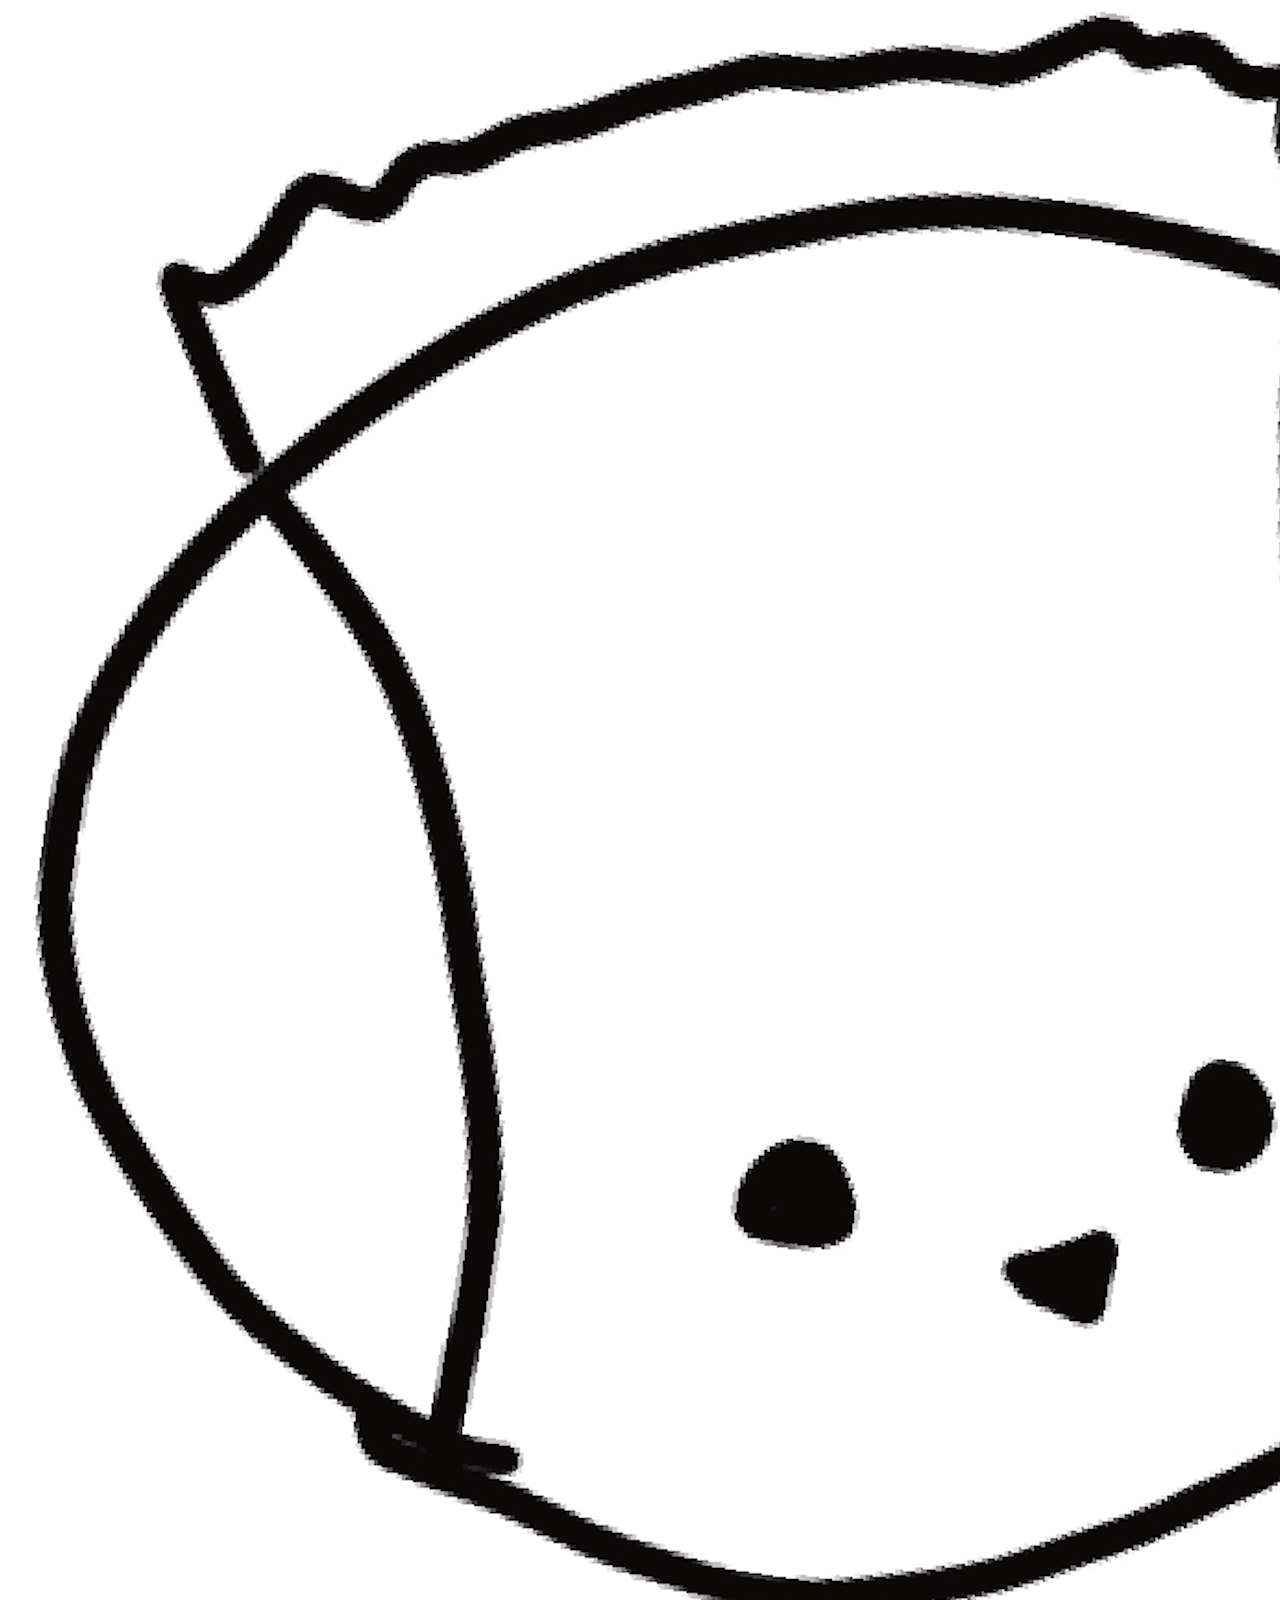
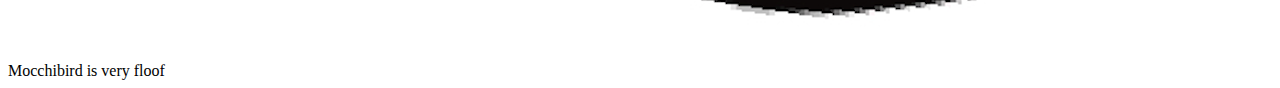
==== index.html @ d2c5167a "adjusted mocchibird" ====
<!DOCTYPE html>
<html lang="en">
<head>
    <meta charset="UTF-8">
    <meta name="viewport" content="width=device-width, initial-scale=1.0">
    <title>Profile Page</title>
    <link rel="stylesheet" href="style.css">
</head>
<body>
    <img src="images/mocchibird.png" alt="Profile Picture" class="profile-pic">
    <div class="content">Mocchibird is very floof</div>
</body>
</html>
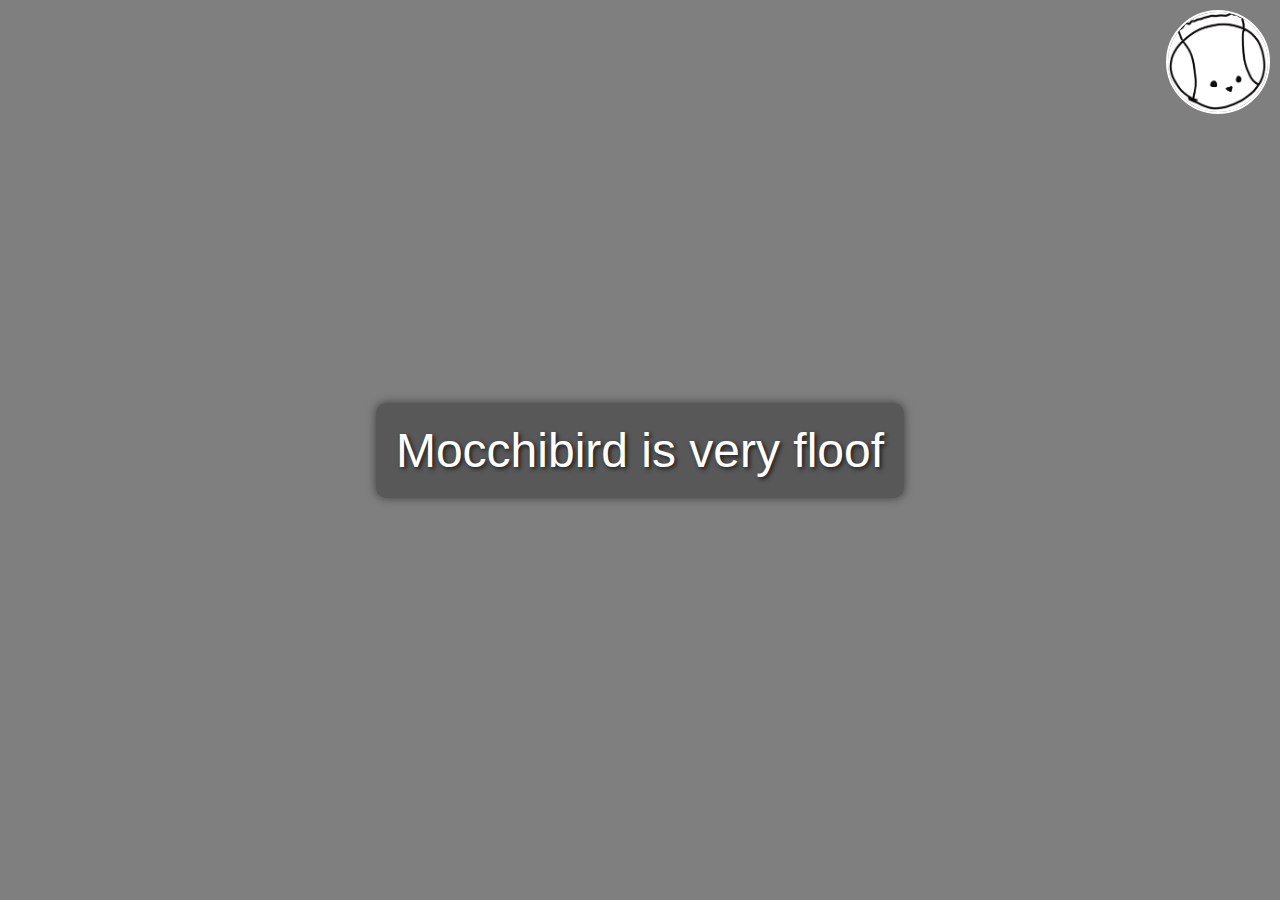
==== commit 8113556b: "Added Favicon" ====
--- a/index.html
+++ b/index.html
@@ -5,9 +5,11 @@
     <meta name="viewport" content="width=device-width, initial-scale=1.0">
     <title>Profile Page</title>
     <link rel="stylesheet" href="style.css">
+    <!-- Favicon -->
+    <link rel="icon" href="images/mocchibird.png" type="image/png">
 </head>
 <body>
     <img src="images/mocchibird.png" alt="Profile Picture" class="profile-pic">
     <div class="content">Mocchibird is very floof</div>
 </body>
-</html>+</html>
--- a/style.css
+++ b/style.css
@@ -0,0 +1,36 @@
+body {
+    background-image: url('images/euli.jpeg');
+    background-size: cover;
+    background-repeat: no-repeat;
+    background-position: center;
+    color: white;
+    text-align: center;
+    display: flex;
+    justify-content: center;
+    align-items: center;
+    height: 100vh;
+    margin: 0;
+    font-family: Arial, sans-serif;
+    position: relative;
+    background-color: rgba(0, 0, 0, 0.5);
+    background-blend-mode: darken;
+}
+
+.profile-pic {
+    position: absolute;
+    top: 10px;
+    right: 10px;
+    width: 100px;
+    height: 100px;
+    border-radius: 50%;
+    border: 2px solid white;
+}
+
+.content {
+    font-size: 3em;
+    text-shadow: 2px 2px 4px rgba(0, 0, 0, 0.7);
+    padding: 20px;
+    background: rgba(0, 0, 0, 0.3);
+    border-radius: 10px;
+    box-shadow: 0 0 10px rgba(0, 0, 0, 0.5);
+}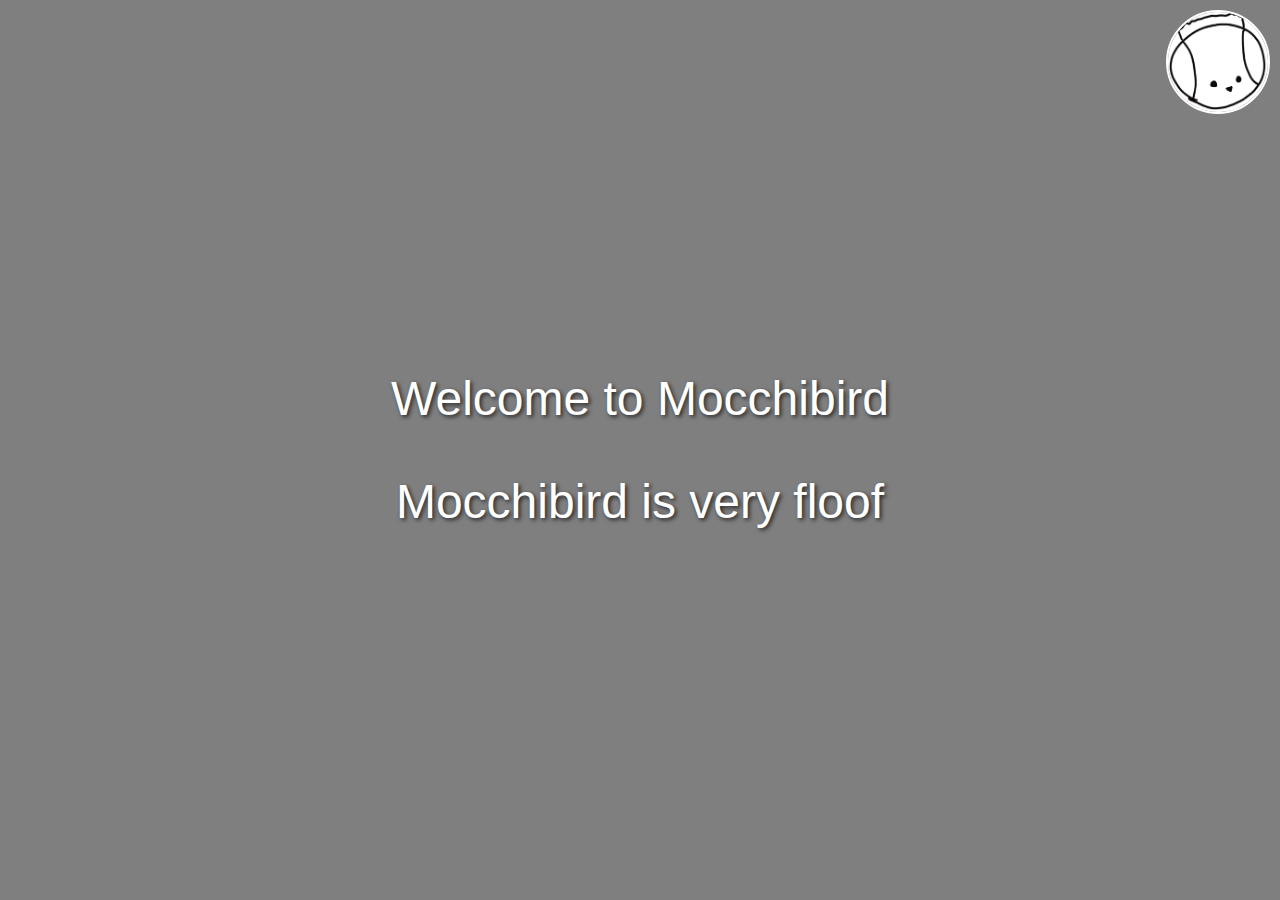
==== commit f60bfbd2: "add rudimentary profile page" ====
--- a/index.html
+++ b/index.html
@@ -3,13 +3,19 @@
 <head>
     <meta charset="UTF-8">
     <meta name="viewport" content="width=device-width, initial-scale=1.0">
-    <title>Profile Page</title>
+    <title>Home - Mocchibird</title>
     <link rel="stylesheet" href="style.css">
     <!-- Favicon -->
     <link rel="icon" href="images/mocchibird.png" type="image/png">
 </head>
 <body>
-    <img src="images/mocchibird.png" alt="Profile Picture" class="profile-pic">
-    <div class="content">Mocchibird is very floof</div>
+    <a href="pages/profile.html">
+        <img src="images/mocchibird.png" alt="Profile Picture" class="profile-pic">
+    </a>
+    <div class="content">
+        <p>Welcome to Mocchibird</p>
+        <p></p>
+        <p>Mocchibird is very floof</p>
+    </div>
 </body>
 </html>
--- a/style.css
+++ b/style.css
@@ -24,13 +24,14 @@
     height: 100px;
     border-radius: 50%;
     border: 2px solid white;
+    transition: transform 0.3 ease;
+}
+
+.profile-pic:hover {
+    transform: scale(1.1);
 }
 
 .content {
     font-size: 3em;
     text-shadow: 2px 2px 4px rgba(0, 0, 0, 0.7);
-    padding: 20px;
-    background: rgba(0, 0, 0, 0.3);
-    border-radius: 10px;
-    box-shadow: 0 0 10px rgba(0, 0, 0, 0.5);
 }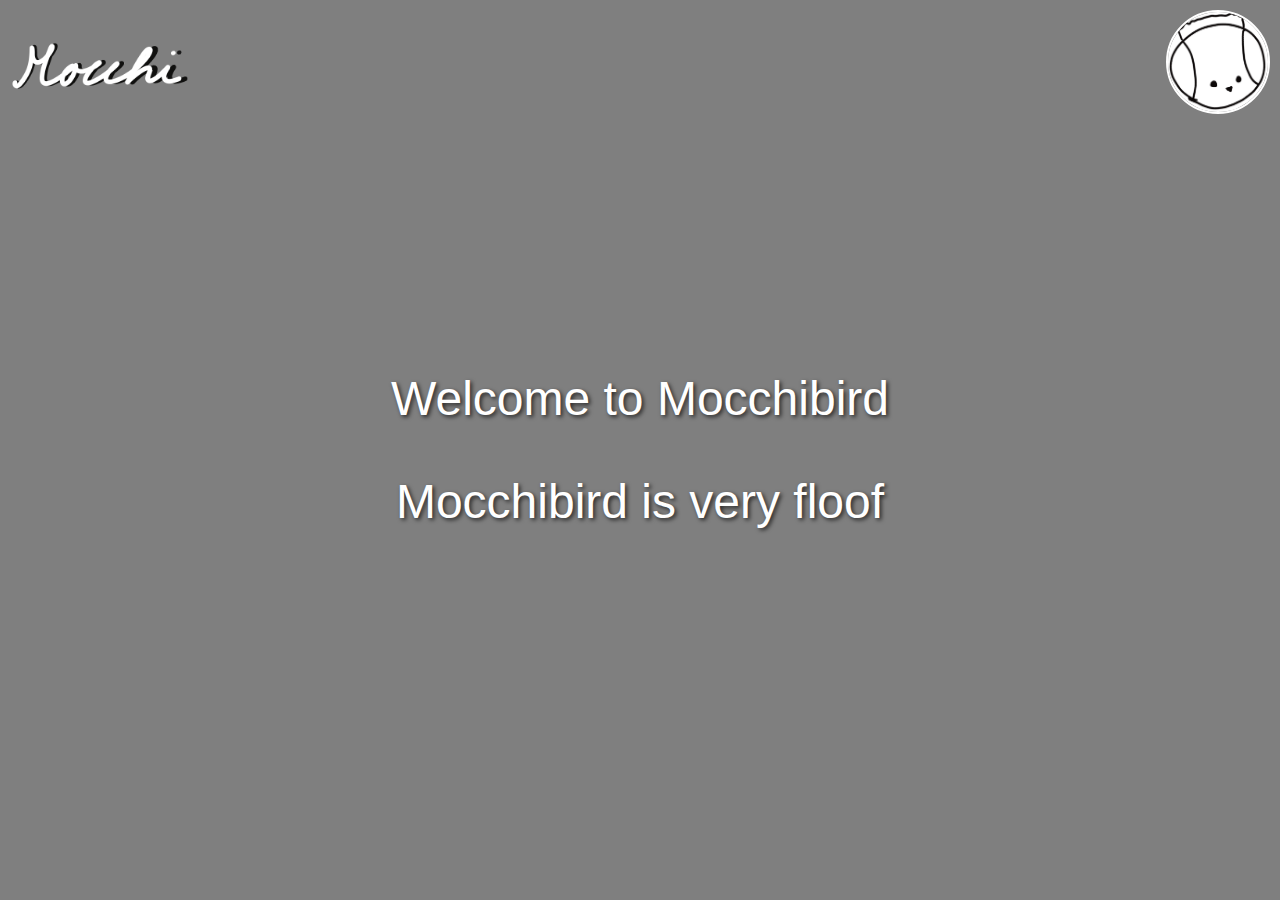
==== commit 4c9502bc: "added a profile page" ====
--- a/index.html
+++ b/index.html
@@ -9,6 +9,9 @@
     <link rel="icon" href="images/mocchibird.png" type="image/png">
 </head>
 <body>
+    <a href="index.html">
+        <img src="images/mocchibird_logo.png" alt="Page Logo" class="top-left-pic small-logo">
+    </a>
     <a href="pages/profile.html">
         <img src="images/mocchibird.png" alt="Profile Picture" class="profile-pic">
     </a>
--- a/style.css
+++ b/style.css
@@ -14,6 +14,35 @@
     position: relative;
     background-color: rgba(0, 0, 0, 0.5);
     background-blend-mode: darken;
+}
+
+/* Base style for the logo */
+.small-logo {
+    max-width: 500px;  /* Maximum width for larger screens */
+    max-height: 200px; /* Maximum height for larger screens */
+    width: auto;       /* Make the logo responsive */
+    height: auto;      /* Maintain aspect ratio */
+    position: absolute;
+    top: 0;
+    left: 0;
+    margin: 10px; /* Optional: Add some margin for spacing */
+}
+
+/* Media query for screens smaller than 768px (tablets and phones) */
+@media (max-width: 768px) {
+    .small-logo {
+        max-width: 70%; /* Scale down for smaller devices */
+        max-height: 150px;
+    }
+}
+
+/* Media query for screens smaller than 480px (phones) */
+@media (max-width: 480px) {
+    .small-logo {
+        max-width: 90%; /* Further scale down for very small devices */
+        max-height: 100px;
+        margin: 5px; /* Adjust margin for smaller screens */
+    }
 }
 
 .profile-pic {
@@ -34,4 +63,5 @@
 .content {
     font-size: 3em;
     text-shadow: 2px 2px 4px rgba(0, 0, 0, 0.7);
-}+}
+
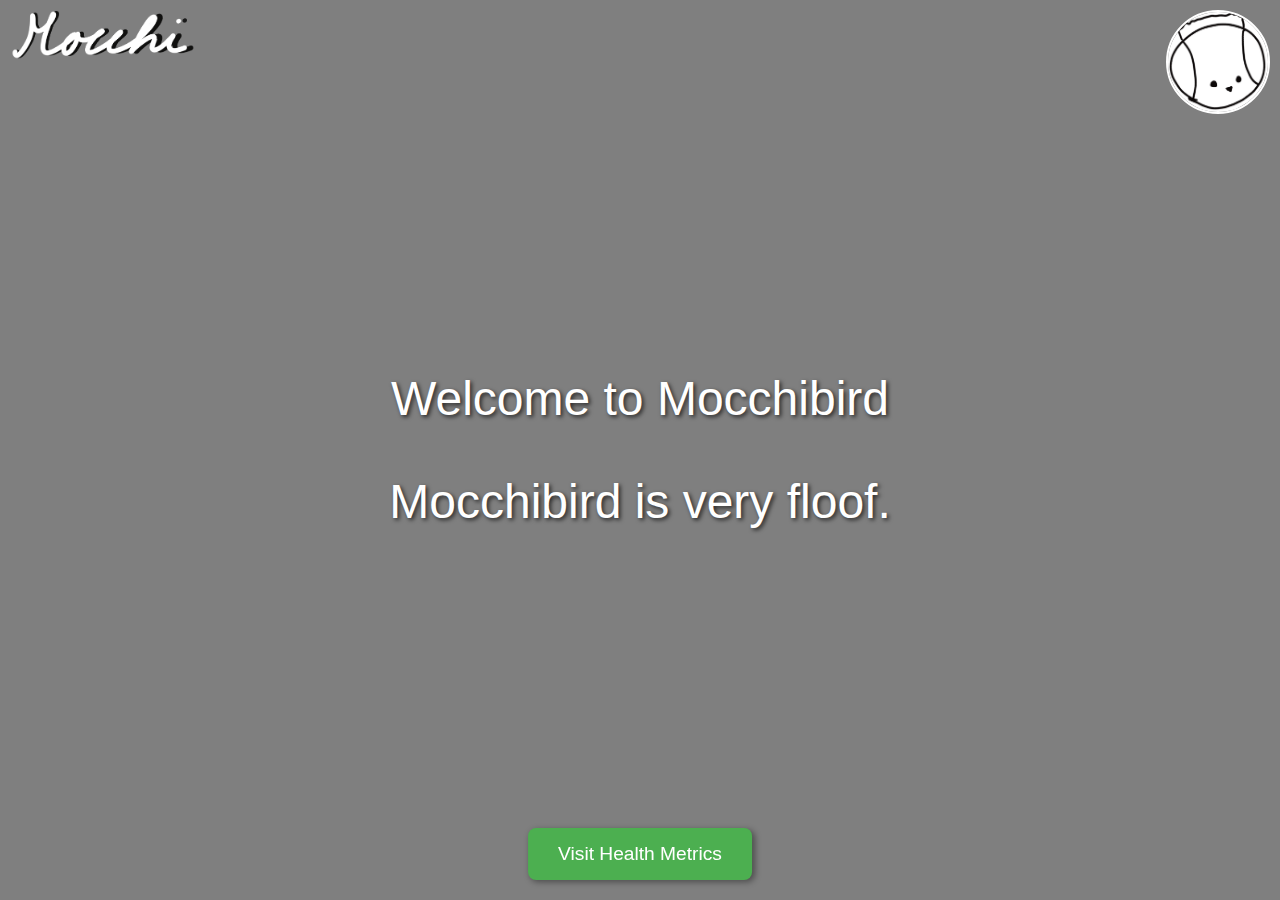
==== commit d90cbefc: "added link to health metrics" ====
--- a/index.html
+++ b/index.html
@@ -7,18 +7,19 @@
     <link rel="stylesheet" href="style.css">
     <!-- Favicon -->
     <link rel="icon" href="images/mocchibird.png" type="image/png">
+    <meta name="description" content="Welcome to Mocchibird.">
 </head>
 <body>
     <a href="index.html">
-        <img src="images/mocchibird_logo.png" alt="Page Logo" class="top-left-pic small-logo">
+        <img src="images/mocchibird_logo.png" alt="Mocchibird Homepage Logo" class="top-left-pic small-logo">
     </a>
     <a href="pages/profile.html">
-        <img src="images/mocchibird.png" alt="Profile Picture" class="profile-pic">
+        <img src="images/mocchibird.png" alt="Mocchibird Profile Picture" class="profile-pic">
     </a>
     <div class="content">
         <p>Welcome to Mocchibird</p>
-        <p></p>
-        <p>Mocchibird is very floof</p>
+        <p>Mocchibird is very floof.</p>
     </div>
+    <a href="https://healthmetrics.mocchibird.com" class="health-metrics-btn">Visit Health Metrics</a>
 </body>
-</html>
+</html>--- a/style.css
+++ b/style.css
@@ -18,21 +18,26 @@
 
 /* Base style for the logo */
 .small-logo {
-    max-width: 500px;  /* Maximum width for larger screens */
-    max-height: 200px; /* Maximum height for larger screens */
+    max-width: 300px;  /* Maximum width for larger screens */
+    max-height: 50px; /* Maximum height for larger screens */
     width: auto;       /* Make the logo responsive */
     height: auto;      /* Maintain aspect ratio */
     position: absolute;
     top: 0;
     left: 0;
     margin: 10px; /* Optional: Add some margin for spacing */
+    transition: transform 0.3s ease; /* Optional: Add smooth scaling effect */
+}
+
+.small-logo:hover {
+    transform: scale(1.1); /* Optional: Scale up on hover */    
 }
 
 /* Media query for screens smaller than 768px (tablets and phones) */
 @media (max-width: 768px) {
     .small-logo {
         max-width: 70%; /* Scale down for smaller devices */
-        max-height: 150px;
+        max-height: 50px;
     }
 }
 
@@ -40,7 +45,7 @@
 @media (max-width: 480px) {
     .small-logo {
         max-width: 90%; /* Further scale down for very small devices */
-        max-height: 100px;
+        max-height: 50px;
         margin: 5px; /* Adjust margin for smaller screens */
     }
 }
@@ -53,7 +58,7 @@
     height: 100px;
     border-radius: 50%;
     border: 2px solid white;
-    transition: transform 0.3 ease;
+    transition: transform 0.3s ease;
 }
 
 .profile-pic:hover {
@@ -65,3 +70,42 @@
     text-shadow: 2px 2px 4px rgba(0, 0, 0, 0.7);
 }
 
+/* New button styles for bottom placement */
+.health-metrics-btn {
+    position: fixed;
+    bottom: 20px; /* Distance from the bottom of the viewport */
+    left: 50%;
+    transform: translateX(-50%);
+    padding: 15px 30px;
+    font-size: 1.2em;
+    color: #fff;
+    background-color: #4CAF50;
+    border: none;
+    border-radius: 8px;
+    text-decoration: none;
+    cursor: pointer;
+    transition: background-color 0.3s ease, transform 0.3s ease;
+    box-shadow: 2px 2px 6px rgba(0, 0, 0, 0.4);
+}
+
+/* Hover effect for the button */
+.health-metrics-btn:hover {
+    background-color: #237728;
+}
+
+/* Media query for smaller screens */
+@media (max-width: 768px) {
+    .health-metrics-btn {
+        font-size: 1em;
+        padding: 10px 20px;
+        bottom: 15px; /* Adjust spacing for smaller screens */
+    }
+}
+
+@media (max-width: 480px) {
+    .health-metrics-btn {
+        font-size: 0.9em;
+        padding: 8px 16px;
+        bottom: 10px; /* Adjust spacing for very small screens */
+    }
+}